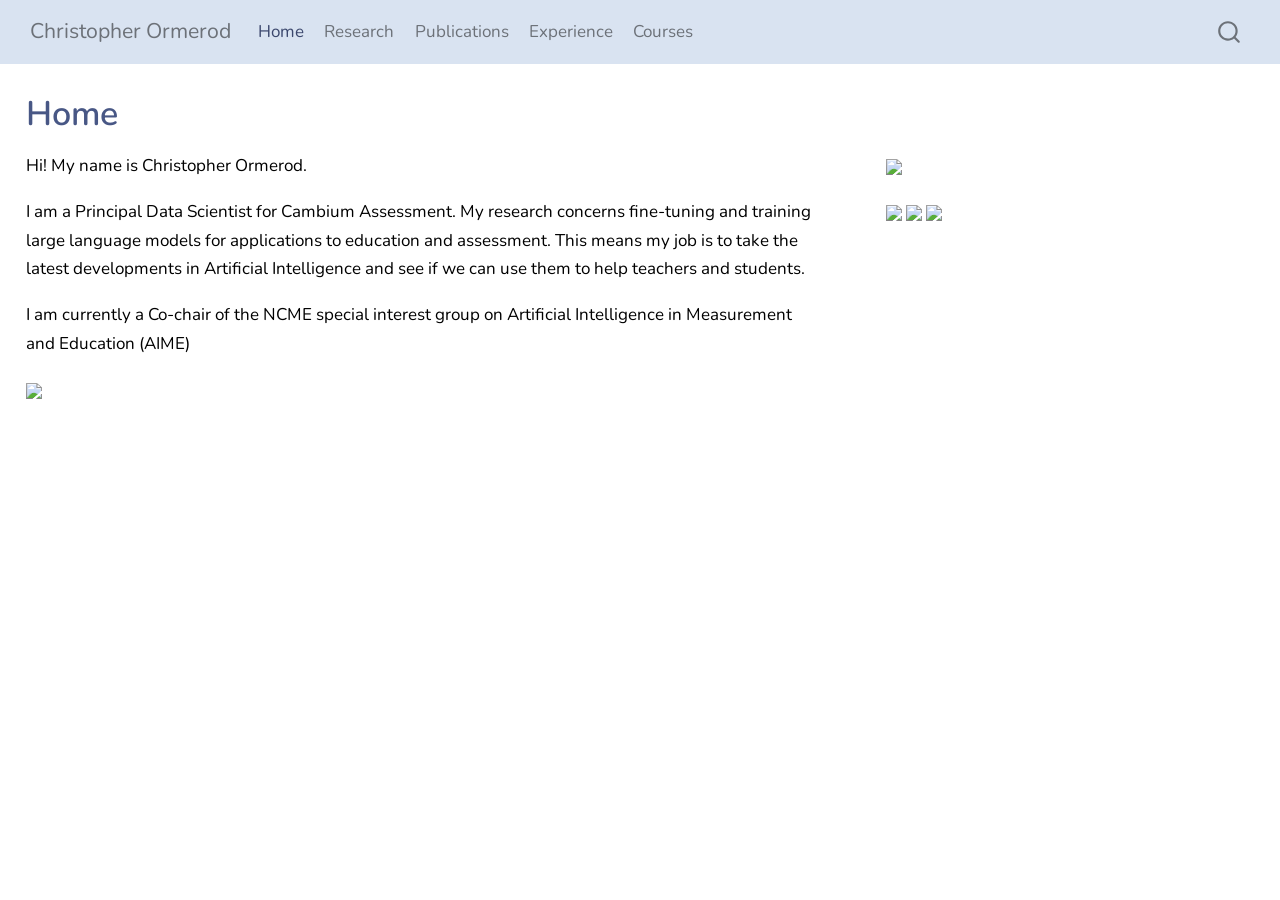
==== docs/index.html @ 7123f929 "update" ====
<!DOCTYPE html>
<html xmlns="http://www.w3.org/1999/xhtml" lang="en" xml:lang="en"><head>

<meta charset="utf-8">
<meta name="generator" content="quarto-1.9.37">

<meta name="viewport" content="width=device-width, initial-scale=1.0, user-scalable=yes">


<title>Home – Christopher Ormerod</title>
<style>
/* Default styles provided by pandoc.
** See https://pandoc.org/MANUAL.html#variables-for-html for config info.
*/
code{white-space: pre-wrap;}
span.smallcaps{font-variant: small-caps;}
div.columns{display: flex; gap: min(4vw, 1.5em);}
div.column{flex: auto; overflow-x: auto;}
div.hanging-indent{margin-left: 1.5em; text-indent: -1.5em;}
ul.task-list{list-style: none;}
ul.task-list li input[type="checkbox"] {
  width: 0.8em;
  margin: 0 0.8em 0.2em -1em; /* quarto-specific, see https://github.com/quarto-dev/quarto-cli/issues/4556 */ 
  vertical-align: middle;
}
</style>


<script src="site_libs/quarto-nav/quarto-nav.js"></script>
<script src="site_libs/quarto-nav/headroom.min.js"></script>
<script src="site_libs/clipboard/clipboard.min.js"></script>
<script src="site_libs/quarto-search/autocomplete.umd.js"></script>
<script src="site_libs/quarto-search/fuse.min.js"></script>
<script src="site_libs/quarto-search/quarto-search.js"></script>
<meta name="quarto:offset" content="./">
<script src="site_libs/quarto-html/quarto.js" type="module"></script>
<script src="site_libs/quarto-html/tabsets/tabsets.js" type="module"></script>
<script src="site_libs/quarto-html/popper.min.js"></script>
<script src="site_libs/quarto-html/tippy.umd.min.js"></script>
<script src="site_libs/quarto-html/anchor.min.js"></script>
<link href="site_libs/quarto-html/tippy.css" rel="stylesheet">
<link href="site_libs/quarto-html/quarto-syntax-highlighting-7f8f88aac4f3542376d5c11b86a4c14d.css" rel="stylesheet" id="quarto-text-highlighting-styles">
<script src="site_libs/bootstrap/bootstrap.min.js"></script>
<link href="site_libs/bootstrap/bootstrap-icons.css" rel="stylesheet">
<link href="site_libs/bootstrap/bootstrap-fe2736a6deca6d2abda0888b1d689a38.min.css" rel="stylesheet" append-hash="true" id="quarto-bootstrap" data-mode="light">
<script id="quarto-search-options" type="application/json">{
  "location": "navbar",
  "copy-button": false,
  "collapse-after": 3,
  "panel-placement": "end",
  "type": "overlay",
  "limit": 50,
  "keyboard-shortcut": [
    "f",
    "/",
    "s"
  ],
  "show-item-context": false,
  "language": {
    "search-no-results-text": "No results",
    "search-matching-documents-text": "matching documents",
    "search-copy-link-title": "Copy link to search",
    "search-hide-matches-text": "Hide additional matches",
    "search-more-match-text": "more match in this document",
    "search-more-matches-text": "more matches in this document",
    "search-clear-button-title": "Clear",
    "search-text-placeholder": "",
    "search-detached-cancel-button-title": "Cancel",
    "search-submit-button-title": "Submit",
    "search-label": "Search"
  }
}</script>


<link rel="stylesheet" href="styles.css">
</head>

<body class="nav-fixed quarto-light">

<div id="quarto-search-results"></div>
  <header id="quarto-header" class="headroom fixed-top">
    <nav class="navbar navbar-expand-lg " data-bs-theme="dark">
      <div class="navbar-container container-fluid">
      <div class="navbar-brand-container mx-auto">
    <a class="navbar-brand" href="./index.html">
    <span class="navbar-title">Christopher Ormerod</span>
    </a>
  </div>
            <div id="quarto-search" class="" title="Search"></div>
          <button class="navbar-toggler" type="button" data-bs-toggle="collapse" data-bs-target="#navbarCollapse" aria-controls="navbarCollapse" role="menu" aria-expanded="false" aria-label="Toggle navigation" onclick="if (window.quartoToggleHeadroom) { window.quartoToggleHeadroom(); }">
  <span class="navbar-toggler-icon"></span>
</button>
          <div class="collapse navbar-collapse" id="navbarCollapse">
            <ul class="navbar-nav navbar-nav-scroll me-auto">
  <li class="nav-item">
    <a class="nav-link active" href="./index.html" aria-current="page"> 
<span class="menu-text">Home</span></a>
  </li>  
  <li class="nav-item">
    <a class="nav-link" href="./research.html"> 
<span class="menu-text">Research</span></a>
  </li>  
  <li class="nav-item">
    <a class="nav-link" href="./publications.html"> 
<span class="menu-text">Publications</span></a>
  </li>  
  <li class="nav-item">
    <a class="nav-link" href="./experience.html"> 
<span class="menu-text">Experience</span></a>
  </li>  
  <li class="nav-item">
    <a class="nav-link" href="./courses.html"> 
<span class="menu-text">Courses</span></a>
  </li>  
</ul>
          </div> <!-- /navcollapse -->
            <div class="quarto-navbar-tools">
</div>
      </div> <!-- /container-fluid -->
    </nav>
</header>
<!-- content -->
<div id="quarto-content" class="quarto-container page-columns page-rows-contents page-layout-full page-navbar">
<!-- sidebar -->
<!-- margin-sidebar -->
    <div id="quarto-margin-sidebar" class="sidebar margin-sidebar zindex-bottom">
        
    </div>
<!-- main -->
<main class="content column-page" id="quarto-document-content">

<header id="title-block-header" class="quarto-title-block default">
<div class="quarto-title">
<h1 class="title">Home</h1>
</div>



<div class="quarto-title-meta column-page">

    
  
    
  </div>
  


</header>


<div class="columns">
<div class="column" style="width:65%;">
<p>Hi! My name is Christopher Ormerod.</p>
<p>I am a Principal Data Scientist for Cambium Assessment. My research concerns fine-tuning and training large language models for applications to education and assessment. This means my job is to take the latest developments in Artificial Intelligence and see if we can use them to help teachers and students.</p>
<p>I am currently a Co-chair of the NCME special interest group on Artificial Intelligence in Measurement and Education (AIME)</p>
<p><a href="https://www.ncme-aime.org"><img src="https://www.ncme-aime.org/images/logo-no-background.png" class="img-fluid" width="100"></a></p>
</div><div class="column" style="width:5%;">

</div><div class="column" style="width:30%;">
<p><img src="images/profile.jpg" class="img-fluid" width="240"></p>
<p><img src="images/5296514_bird_tweet_twitter_twitter logo_icon.png" class="img-fluid" width="48"> <img src="images/5296501_linkedin_network_linkedin logo_icon.png" class="img-fluid" width="48"> <img src="images/mail.256x256.png" class="img-fluid" width="48"></p>
</div>
</div>



</main> <!-- /main -->
<script id="quarto-html-after-body" type="application/javascript">
  window.document.addEventListener("DOMContentLoaded", function (event) {
    const icon = "";
    const anchorJS = new window.AnchorJS();
    anchorJS.options = {
      placement: 'right',
      icon: icon
    };
    anchorJS.add('.anchored');
    const isCodeAnnotation = (el) => {
      for (const clz of el.classList) {
        if (clz.startsWith('code-annotation-')) {                     
          return true;
        }
      }
      return false;
    }
    const onCopySuccess = function(e) {
      // button target
      const button = e.trigger;
      // don't keep focus
      button.blur();
      // flash "checked"
      button.classList.add('code-copy-button-checked');
      var currentTitle = button.getAttribute("title");
      button.setAttribute("title", "Copied!");
      let tooltip;
      if (window.bootstrap) {
        button.setAttribute("data-bs-toggle", "tooltip");
        button.setAttribute("data-bs-placement", "left");
        button.setAttribute("data-bs-title", "Copied!");
        tooltip = new bootstrap.Tooltip(button, 
          { trigger: "manual", 
            customClass: "code-copy-button-tooltip",
            offset: [0, -8]});
        tooltip.show();    
      }
      setTimeout(function() {
        if (tooltip) {
          tooltip.hide();
          button.removeAttribute("data-bs-title");
          button.removeAttribute("data-bs-toggle");
          button.removeAttribute("data-bs-placement");
        }
        button.setAttribute("title", currentTitle);
        button.classList.remove('code-copy-button-checked');
      }, 1000);
      // clear code selection
      e.clearSelection();
    }
    const getTextToCopy = function(trigger) {
      const outerScaffold = trigger.parentElement.cloneNode(true);
      const codeEl = outerScaffold.querySelector('code');
      for (const childEl of codeEl.children) {
        if (isCodeAnnotation(childEl)) {
          childEl.remove();
        }
      }
      return codeEl.innerText;
    }
    const clipboard = new window.ClipboardJS('.code-copy-button:not([data-in-quarto-modal])', {
      text: getTextToCopy
    });
    clipboard.on('success', onCopySuccess);
    if (window.document.getElementById('quarto-embedded-source-code-modal')) {
      const clipboardModal = new window.ClipboardJS('.code-copy-button[data-in-quarto-modal]', {
        text: getTextToCopy,
        container: window.document.getElementById('quarto-embedded-source-code-modal')
      });
      clipboardModal.on('success', onCopySuccess);
    }
      var localhostRegex = new RegExp(/^(?:http|https):\/\/localhost\:?[0-9]*\//);
      var mailtoRegex = new RegExp(/^mailto:/);
        var filterRegex = new RegExp('/' + window.location.host + '/');
      var isInternal = (href) => {
          return filterRegex.test(href) || localhostRegex.test(href) || mailtoRegex.test(href);
      }
      // Inspect non-navigation links and adorn them if external
     var links = window.document.querySelectorAll('a[href]:not(.nav-link):not(.navbar-brand):not(.toc-action):not(.sidebar-link):not(.sidebar-item-toggle):not(.pagination-link):not(.no-external):not([aria-hidden]):not(.dropdown-item):not(.quarto-navigation-tool):not(.about-link)');
      for (var i=0; i<links.length; i++) {
        const link = links[i];
        if (!isInternal(link.href)) {
          // undo the damage that might have been done by quarto-nav.js in the case of
          // links that we want to consider external
          if (link.dataset.originalHref !== undefined) {
            link.href = link.dataset.originalHref;
          }
        }
      }
    function tippyHover(el, contentFn, onTriggerFn, onUntriggerFn) {
      const config = {
        allowHTML: true,
        maxWidth: 500,
        delay: 100,
        arrow: false,
        appendTo: function(el) {
            return el.parentElement;
        },
        interactive: true,
        interactiveBorder: 10,
        theme: 'quarto',
        placement: 'bottom-start',
      };
      if (contentFn) {
        config.content = contentFn;
      }
      if (onTriggerFn) {
        config.onTrigger = onTriggerFn;
      }
      if (onUntriggerFn) {
        config.onUntrigger = onUntriggerFn;
      }
      window.tippy(el, config); 
    }
    const noterefs = window.document.querySelectorAll('a[role="doc-noteref"]');
    for (var i=0; i<noterefs.length; i++) {
      const ref = noterefs[i];
      tippyHover(ref, function() {
        // use id or data attribute instead here
        let href = ref.getAttribute('data-footnote-href') || ref.getAttribute('href');
        try { href = new URL(href).hash; } catch {}
        const id = href.replace(/^#\/?/, "");
        const note = window.document.getElementById(id);
        if (note) {
          return note.innerHTML;
        } else {
          return "";
        }
      });
    }
    const xrefs = window.document.querySelectorAll('a.quarto-xref');
    const processXRef = (id, note) => {
      // Strip column container classes
      const stripColumnClz = (el) => {
        el.classList.remove("page-full", "page-columns");
        if (el.children) {
          for (const child of el.children) {
            stripColumnClz(child);
          }
        }
      }
      stripColumnClz(note)
      if (id === null || id.startsWith('sec-')) {
        // Special case sections, only their first couple elements
        const container = document.createElement("div");
        if (note.children && note.children.length > 2) {
          container.appendChild(note.children[0].cloneNode(true));
          for (let i = 1; i < note.children.length; i++) {
            const child = note.children[i];
            if (child.tagName === "P" && child.innerText === "") {
              continue;
            } else {
              container.appendChild(child.cloneNode(true));
              break;
            }
          }
          if (window.Quarto?.typesetMath) {
            window.Quarto.typesetMath(container);
          }
          return container.innerHTML
        } else {
          if (window.Quarto?.typesetMath) {
            window.Quarto.typesetMath(note);
          }
          return note.innerHTML;
        }
      } else {
        // Remove any anchor links if they are present
        const anchorLink = note.querySelector('a.anchorjs-link');
        if (anchorLink) {
          anchorLink.remove();
        }
        if (window.Quarto?.typesetMath) {
          window.Quarto.typesetMath(note);
        }
        if (note.classList.contains("callout")) {
          return note.outerHTML;
        } else {
          return note.innerHTML;
        }
      }
    }
    for (var i=0; i<xrefs.length; i++) {
      const xref = xrefs[i];
      tippyHover(xref, undefined, function(instance) {
        instance.disable();
        let url = xref.getAttribute('href');
        let hash = undefined; 
        if (url.startsWith('#')) {
          hash = url;
        } else {
          try { hash = new URL(url).hash; } catch {}
        }
        if (hash) {
          const id = hash.replace(/^#\/?/, "");
          const note = window.document.getElementById(id);
          if (note !== null) {
            try {
              const html = processXRef(id, note.cloneNode(true));
              instance.setContent(html);
            } finally {
              instance.enable();
              instance.show();
            }
          } else {
            // See if we can fetch this
            fetch(url.split('#')[0])
            .then(res => res.text())
            .then(html => {
              const parser = new DOMParser();
              const htmlDoc = parser.parseFromString(html, "text/html");
              const note = htmlDoc.getElementById(id);
              if (note !== null) {
                const html = processXRef(id, note);
                instance.setContent(html);
              } 
            }).finally(() => {
              instance.enable();
              instance.show();
            });
          }
        } else {
          // See if we can fetch a full url (with no hash to target)
          // This is a special case and we should probably do some content thinning / targeting
          fetch(url)
          .then(res => res.text())
          .then(html => {
            const parser = new DOMParser();
            const htmlDoc = parser.parseFromString(html, "text/html");
            const note = htmlDoc.querySelector('main.content');
            if (note !== null) {
              // This should only happen for chapter cross references
              // (since there is no id in the URL)
              // remove the first header
              if (note.children.length > 0 && note.children[0].tagName === "HEADER") {
                note.children[0].remove();
              }
              const html = processXRef(null, note);
              instance.setContent(html);
            } 
          }).finally(() => {
            instance.enable();
            instance.show();
          });
        }
      }, function(instance) {
      });
    }
        let selectedAnnoteEl;
        const selectorForAnnotation = ( cell, annotation) => {
          let cellAttr = 'data-code-cell="' + cell + '"';
          let lineAttr = 'data-code-annotation="' +  annotation + '"';
          const selector = 'span[' + cellAttr + '][' + lineAttr + ']';
          return selector;
        }
        const selectCodeLines = (annoteEl) => {
          const doc = window.document;
          const targetCell = annoteEl.getAttribute("data-target-cell");
          const targetAnnotation = annoteEl.getAttribute("data-target-annotation");
          const annoteSpan = window.document.querySelector(selectorForAnnotation(targetCell, targetAnnotation));
          const lines = annoteSpan.getAttribute("data-code-lines").split(",");
          const lineIds = lines.map((line) => {
            return targetCell + "-" + line;
          })
          let top = null;
          let height = null;
          let parent = null;
          if (lineIds.length > 0) {
              //compute the position of the single el (top and bottom and make a div)
              const el = window.document.getElementById(lineIds[0]);
              top = el.offsetTop;
              height = el.offsetHeight;
              parent = el.parentElement.parentElement;
            if (lineIds.length > 1) {
              const lastEl = window.document.getElementById(lineIds[lineIds.length - 1]);
              const bottom = lastEl.offsetTop + lastEl.offsetHeight;
              height = bottom - top;
            }
            if (top !== null && height !== null && parent !== null) {
              // cook up a div (if necessary) and position it 
              let div = window.document.getElementById("code-annotation-line-highlight");
              if (div === null) {
                div = window.document.createElement("div");
                div.setAttribute("id", "code-annotation-line-highlight");
                div.style.position = 'absolute';
                parent.appendChild(div);
              }
              div.style.top = top - 2 + "px";
              div.style.height = height + 4 + "px";
              div.style.left = 0;
              let gutterDiv = window.document.getElementById("code-annotation-line-highlight-gutter");
              if (gutterDiv === null) {
                gutterDiv = window.document.createElement("div");
                gutterDiv.setAttribute("id", "code-annotation-line-highlight-gutter");
                gutterDiv.style.position = 'absolute';
                const codeCell = window.document.getElementById(targetCell);
                const gutter = codeCell.querySelector('.code-annotation-gutter');
                gutter.appendChild(gutterDiv);
              }
              gutterDiv.style.top = top - 2 + "px";
              gutterDiv.style.height = height + 4 + "px";
            }
            selectedAnnoteEl = annoteEl;
          }
        };
        const unselectCodeLines = () => {
          const elementsIds = ["code-annotation-line-highlight", "code-annotation-line-highlight-gutter"];
          elementsIds.forEach((elId) => {
            const div = window.document.getElementById(elId);
            if (div) {
              div.remove();
            }
          });
          selectedAnnoteEl = undefined;
        };
          // Handle positioning of the toggle
      window.addEventListener(
        "resize",
        throttle(() => {
          elRect = undefined;
          if (selectedAnnoteEl) {
            selectCodeLines(selectedAnnoteEl);
          }
        }, 10)
      );
      function throttle(fn, ms) {
      let throttle = false;
      let timer;
        return (...args) => {
          if(!throttle) { // first call gets through
              fn.apply(this, args);
              throttle = true;
          } else { // all the others get throttled
              if(timer) clearTimeout(timer); // cancel #2
              timer = setTimeout(() => {
                fn.apply(this, args);
                timer = throttle = false;
              }, ms);
          }
        };
      }
        // Attach click handler to the DT
        const annoteDls = window.document.querySelectorAll('dt[data-target-cell]');
        for (const annoteDlNode of annoteDls) {
          annoteDlNode.addEventListener('click', (event) => {
            const clickedEl = event.target;
            if (clickedEl !== selectedAnnoteEl) {
              unselectCodeLines();
              const activeEl = window.document.querySelector('dt[data-target-cell].code-annotation-active');
              if (activeEl) {
                activeEl.classList.remove('code-annotation-active');
              }
              selectCodeLines(clickedEl);
              clickedEl.classList.add('code-annotation-active');
            } else {
              // Unselect the line
              unselectCodeLines();
              clickedEl.classList.remove('code-annotation-active');
            }
          });
        }
    const findCites = (el) => {
      const parentEl = el.parentElement;
      if (parentEl) {
        const cites = parentEl.dataset.cites;
        if (cites) {
          return {
            el,
            cites: cites.split(' ')
          };
        } else {
          return findCites(el.parentElement)
        }
      } else {
        return undefined;
      }
    };
    var bibliorefs = window.document.querySelectorAll('a[role="doc-biblioref"]');
    for (var i=0; i<bibliorefs.length; i++) {
      const ref = bibliorefs[i];
      const citeInfo = findCites(ref);
      if (citeInfo) {
        tippyHover(citeInfo.el, function() {
          var popup = window.document.createElement('div');
          citeInfo.cites.forEach(function(cite) {
            var citeDiv = window.document.createElement('div');
            citeDiv.classList.add('hanging-indent');
            citeDiv.classList.add('csl-entry');
            var biblioDiv = window.document.getElementById('ref-' + cite);
            if (biblioDiv) {
              citeDiv.innerHTML = biblioDiv.innerHTML;
            }
            popup.appendChild(citeDiv);
          });
          return popup.innerHTML;
        });
      }
    }
  });
  </script>
</div> <!-- /content -->




</body></html>
---- docs/site_libs/quarto-html/quarto-syntax-highlighting-7f8f88aac4f3542376d5c11b86a4c14d.css ----
/* quarto syntax highlight colors */
:root {
  --quarto-hl-ot-color: #003B4F;
  --quarto-hl-at-color: #657422;
  --quarto-hl-ss-color: #20794D;
  --quarto-hl-an-color: #5E5E5E;
  --quarto-hl-fu-color: #4758AB;
  --quarto-hl-st-color: #20794D;
  --quarto-hl-cf-color: #003B4F;
  --quarto-hl-op-color: #5E5E5E;
  --quarto-hl-er-color: #AD0000;
  --quarto-hl-bn-color: #AD0000;
  --quarto-hl-al-color: #AD0000;
  --quarto-hl-va-color: #111111;
  --quarto-hl-bu-color: inherit;
  --quarto-hl-ex-color: inherit;
  --quarto-hl-pp-color: #AD0000;
  --quarto-hl-in-color: #5E5E5E;
  --quarto-hl-vs-color: #20794D;
  --quarto-hl-wa-color: #5E5E5E;
  --quarto-hl-do-color: #5E5E5E;
  --quarto-hl-im-color: #00769E;
  --quarto-hl-ch-color: #20794D;
  --quarto-hl-dt-color: #AD0000;
  --quarto-hl-fl-color: #AD0000;
  --quarto-hl-co-color: #5E5E5E;
  --quarto-hl-cv-color: #5E5E5E;
  --quarto-hl-cn-color: #8f5902;
  --quarto-hl-sc-color: #5E5E5E;
  --quarto-hl-dv-color: #AD0000;
  --quarto-hl-kw-color: #003B4F;
}

/* other quarto variables */
:root {
  --quarto-font-monospace: SFMono-Regular, Menlo, Monaco, Consolas, "Liberation Mono", "Courier New", monospace;
}

/* syntax highlight based on Pandoc's rules */
pre > code.sourceCode > span {
  color: #003B4F;
}

code.sourceCode > span {
  color: #003B4F;
}

div.sourceCode,
div.sourceCode pre.sourceCode {
  color: #003B4F;
}

/* Normal */
code span {
  color: #003B4F;
}

/* Alert */
code span.al {
  color: #AD0000;
  font-style: inherit;
}

/* Annotation */
code span.an {
  color: #5E5E5E;
  font-style: inherit;
}

/* Attribute */
code span.at {
  color: #657422;
  font-style: inherit;
}

/* BaseN */
code span.bn {
  color: #AD0000;
  font-style: inherit;
}

/* BuiltIn */
code span.bu {
  font-style: inherit;
}

/* ControlFlow */
code span.cf {
  color: #003B4F;
  font-weight: bold;
  font-style: inherit;
}

/* Char */
code span.ch {
  color: #20794D;
  font-style: inherit;
}

/* Constant */
code span.cn {
  color: #8f5902;
  font-style: inherit;
}

/* Comment */
code span.co {
  color: #5E5E5E;
  font-style: inherit;
}

/* CommentVar */
code span.cv {
  color: #5E5E5E;
  font-style: italic;
}

/* Documentation */
code span.do {
  color: #5E5E5E;
  font-style: italic;
}

/* DataType */
code span.dt {
  color: #AD0000;
  font-style: inherit;
}

/* DecVal */
code span.dv {
  color: #AD0000;
  font-style: inherit;
}

/* Error */
code span.er {
  color: #AD0000;
  font-style: inherit;
}

/* Extension */
code span.ex {
  font-style: inherit;
}

/* Float */
code span.fl {
  color: #AD0000;
  font-style: inherit;
}

/* Function */
code span.fu {
  color: #4758AB;
  font-style: inherit;
}

/* Import */
code span.im {
  color: #00769E;
  font-style: inherit;
}

/* Information */
code span.in {
  color: #5E5E5E;
  font-style: inherit;
}

/* Keyword */
code span.kw {
  color: #003B4F;
  font-weight: bold;
  font-style: inherit;
}

/* Operator */
code span.op {
  color: #5E5E5E;
  font-style: inherit;
}

/* Other */
code span.ot {
  color: #003B4F;
  font-style: inherit;
}

/* Preprocessor */
code span.pp {
  color: #AD0000;
  font-style: inherit;
}

/* SpecialChar */
code span.sc {
  color: #5E5E5E;
  font-style: inherit;
}

/* SpecialString */
code span.ss {
  color: #20794D;
  font-style: inherit;
}

/* String */
code span.st {
  color: #20794D;
  font-style: inherit;
}

/* Variable */
code span.va {
  color: #111111;
  font-style: inherit;
}

/* VerbatimString */
code span.vs {
  color: #20794D;
  font-style: inherit;
}

/* Warning */
code span.wa {
  color: #5E5E5E;
  font-style: italic;
}

.prevent-inlining {
  content: "</";
}

/*# sourceMappingURL=789ad8cd35626ba772517505b42a116e.css.map */
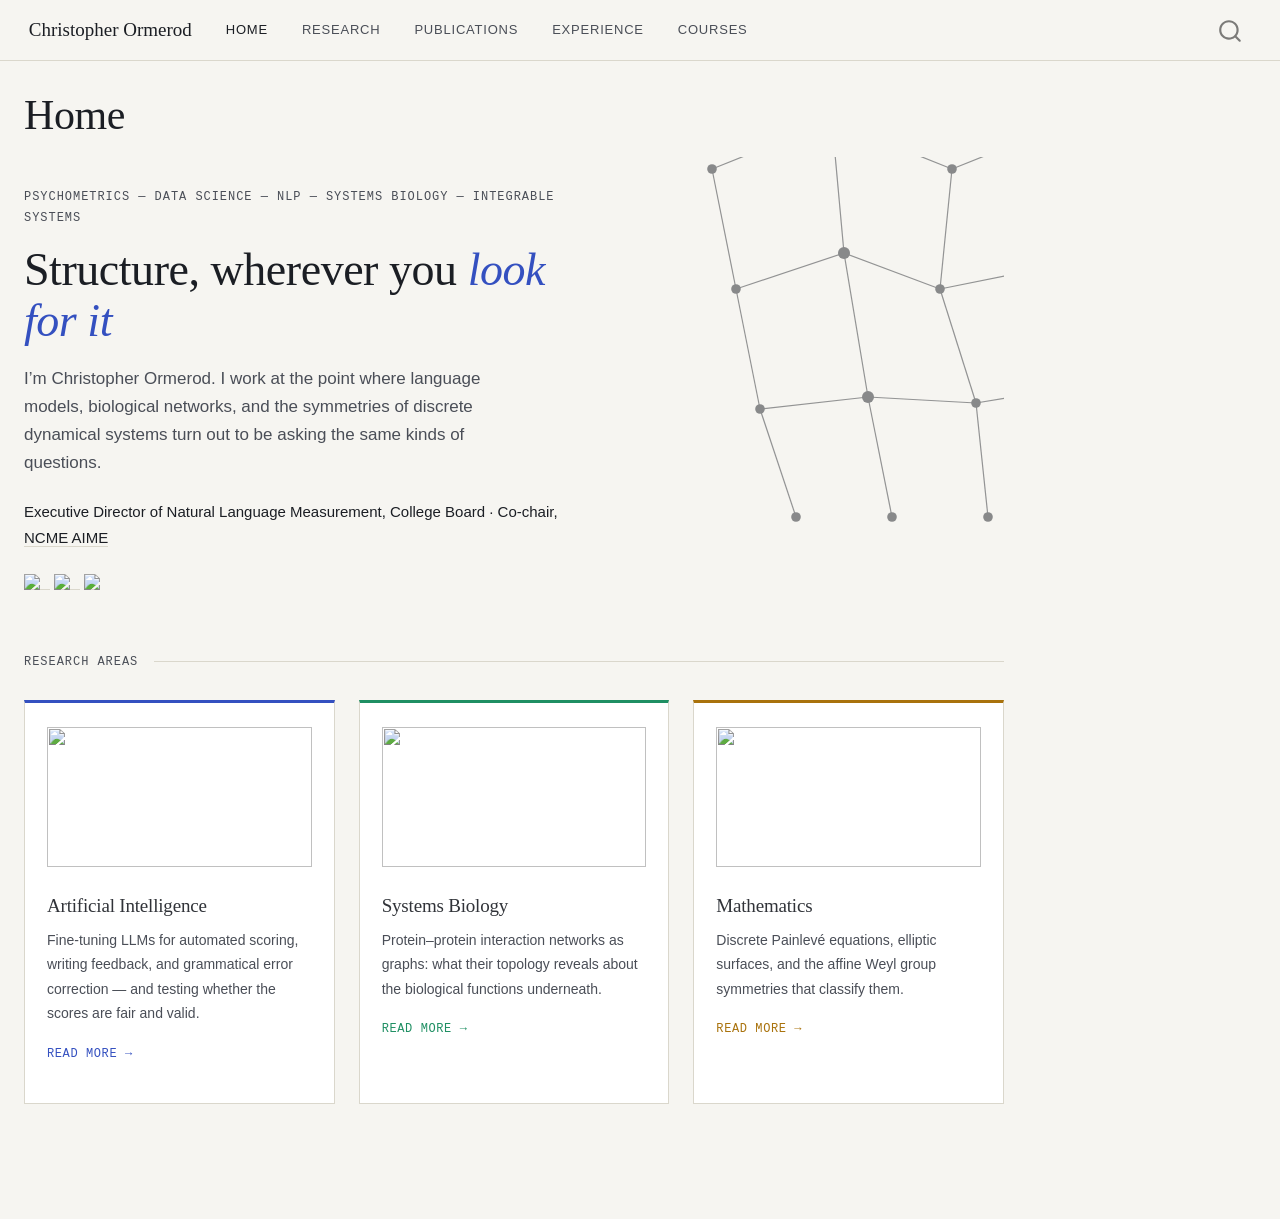
==== commit 85d09fe0: "new style" ====
--- a/docs/index.html
+++ b/docs/index.html
@@ -148,17 +148,58 @@
 </header>
 
 
-<div class="columns">
-<div class="column" style="width:65%;">
-<p>Hi! My name is Christopher Ormerod.</p>
-<p>I am a Principal Data Scientist for Cambium Assessment. My research concerns fine-tuning and training large language models for applications to education and assessment. This means my job is to take the latest developments in Artificial Intelligence and see if we can use them to help teachers and students.</p>
-<p>I am currently a Co-chair of the NCME special interest group on Artificial Intelligence in Measurement and Education (AIME)</p>
-<p><a href="https://www.ncme-aime.org"><img src="https://www.ncme-aime.org/images/logo-no-background.png" class="img-fluid" width="100"></a></p>
-</div><div class="column" style="width:5%;">
-
-</div><div class="column" style="width:30%;">
-<p><img src="images/profile.jpg" class="img-fluid" width="240"></p>
-<p><img src="images/5296514_bird_tweet_twitter_twitter logo_icon.png" class="img-fluid" width="48"> <img src="images/5296501_linkedin_network_linkedin logo_icon.png" class="img-fluid" width="48"> <img src="images/mail.256x256.png" class="img-fluid" width="48"></p>
+<div class="hero">
+<svg class="hero-lattice" viewbox="0 0 400 400" xmlns="http://www.w3.org/2000/svg" aria-hidden="true">
+<g stroke="currentColor" stroke-width="1" fill="none" opacity="0.9"> <line x1="40" y1="60" x2="140" y2="20"></line><line x1="140" y1="20" x2="240" y2="60"></line> <line x1="240" y1="60" x2="340" y2="20"></line><line x1="40" y1="60" x2="60" y2="160"></line> <line x1="140" y1="20" x2="150" y2="130"></line><line x1="240" y1="60" x2="230" y2="160"></line> <line x1="340" y1="20" x2="330" y2="140"></line><line x1="60" y1="160" x2="150" y2="130"></line> <line x1="150" y1="130" x2="230" y2="160"></line><line x1="230" y1="160" x2="330" y2="140"></line> <line x1="60" y1="160" x2="80" y2="260"></line><line x1="150" y1="130" x2="170" y2="250"></line> <line x1="230" y1="160" x2="260" y2="255"></line><line x1="330" y1="140" x2="320" y2="245"></line> <line x1="80" y1="260" x2="170" y2="250"></line><line x1="170" y1="250" x2="260" y2="255"></line> <line x1="260" y1="255" x2="320" y2="245"></line><line x1="80" y1="260" x2="110" y2="350"></line> <line x1="170" y1="250" x2="190" y2="350"></line><line x1="260" y1="255" x2="270" y2="350"></line> </g> <g fill="currentColor"> <circle cx="40" cy="60" r="4"></circle><circle cx="140" cy="20" r="4"></circle><circle cx="240" cy="60" r="4"></circle> <circle cx="340" cy="20" r="4"></circle><circle cx="60" cy="160" r="4"></circle><circle cx="150" cy="130" r="5"></circle> <circle cx="230" cy="160" r="4"></circle><circle cx="330" cy="140" r="4"></circle><circle cx="80" cy="260" r="4"></circle> <circle cx="170" cy="250" r="5"></circle><circle cx="260" cy="255" r="4"></circle><circle cx="320" cy="245" r="4"></circle> <circle cx="110" cy="350" r="4"></circle><circle cx="190" cy="350" r="4"></circle><circle cx="270" cy="350" r="4"></circle> </g>
+</svg>
+<div class="hero-inner">
+<p class="eyebrow">
+Psychometrics — Data Science — NLP — systems biology — integrable systems
+</p>
+<section id="structure-wherever-you-look-for-it" class="level1">
+<h1>Structure, wherever you <em>look for it</em></h1>
+<p class="lede">
+I’m Christopher Ormerod. I work at the point where language models, biological networks, and the symmetries of discrete dynamical systems turn out to be asking the same kinds of questions.
+</p>
+<p class="role">
+<b>Executive Director of Natural Language Measurement</b>, College Board · Co-chair, <a href="https://www.ncme-aime.org">NCME&nbsp;AIME</a>
+</p>
+<p class="role">
+<a href="mailto:"><img src="images/mail.256x256.png" width="22" style="vertical-align:middle;margin-right:10px;"></a> <a href="#"><img src="images/5296514_bird_tweet_twitter_twitter logo_icon.png" width="22" style="vertical-align:middle;margin-right:10px;"></a> <a href="#"><img src="images/5296501_linkedin_network_linkedin logo_icon.png" width="22" style="vertical-align:middle;"></a>
+</p>
+</section>
+</div>
+</div>
+<div class="section-rule">
+<span class="lbl">Research areas</span>
+<div class="line">
+
+</div>
+</div>
+<div class="pillar-grid">
+<div class="pillar-card ai">
+<p><img src="images/education.jpg" class="img-fluid"></p>
+<section id="artificial-intelligence" class="level3">
+<h3 class="anchored" data-anchor-id="artificial-intelligence">Artificial Intelligence</h3>
+<p>Fine-tuning LLMs for automated scoring, writing feedback, and grammatical error correction — and testing whether the scores are fair and valid.</p>
+<p><a href="./research.html#artificial-intelligence">Read more →</a></p>
+</section>
+</div>
+<div class="pillar-card bio">
+<p><img src="images/biology.jpg" class="img-fluid"></p>
+<section id="systems-biology" class="level3">
+<h3 class="anchored" data-anchor-id="systems-biology">Systems Biology</h3>
+<p>Protein–protein interaction networks as graphs: what their topology reveals about the biological functions underneath.</p>
+<p><a href="./research.html#systems-biology">Read more →</a></p>
+</section>
+</div>
+<div class="pillar-card math">
+<p><img src="images/math.jpg" class="img-fluid"></p>
+<section id="mathematics" class="level3">
+<h3 class="anchored" data-anchor-id="mathematics">Mathematics</h3>
+<p>Discrete Painlevé equations, elliptic surfaces, and the affine Weyl group symmetries that classify them.</p>
+<p><a href="./research.html#mathematics">Read more →</a></p>
+</section>
 </div>
 </div>
 
--- a/docs/styles.css
+++ b/docs/styles.css
@@ -0,0 +1,307 @@
+/* ---------- tokens ---------- */
+:root {
+  --paper: #F6F5F1;
+  --ink: #1B1E24;
+  --ink-soft: #4A4E57;
+  --rule: #DAD7CC;
+  --ai: #3450C0;
+  --bio: #1F8F63;
+  --math: #A9720C;
+  --font-display: 'Fraunces', serif;
+  --font-body: 'Inter', -apple-system, sans-serif;
+  --font-mono: 'IBM Plex Mono', monospace;
+}
+
+/* ---------- base ---------- */
+body {
+  background-color: var(--paper) !important;
+  color: var(--ink) !important;
+  font-family: var(--font-body);
+  font-size: 16px;
+}
+
+h1, h2, h3, h4 {
+  font-family: var(--font-display);
+  font-weight: 500;
+  color: var(--ink);
+  letter-spacing: -0.01em;
+}
+
+.quarto-title-block h1.title,
+h1.title {
+  font-family: var(--font-display);
+  font-weight: 500;
+  font-size: 42px;
+}
+
+p, li {
+  color: var(--ink-soft);
+  line-height: 1.75;
+}
+
+a { color: var(--ai); text-decoration: none; }
+a:hover { text-decoration: underline; }
+
+/* ---------- navbar ---------- */
+.navbar {
+  background-color: var(--paper) !important;
+  border-bottom: 1px solid var(--rule);
+  box-shadow: none !important;
+}
+.navbar-brand {
+  font-family: var(--font-display);
+  font-weight: 500;
+  font-size: 19px;
+  color: var(--ink) !important;
+}
+.navbar-nav .nav-link {
+  font-family: var(--font-body);
+  font-size: 13px;
+  letter-spacing: 0.06em;
+  text-transform: uppercase;
+  color: var(--ink-soft) !important;
+  padding: 0.5rem 1rem !important;
+}
+.navbar-nav .nav-link:hover,
+.navbar-nav .nav-link.active {
+  color: var(--ink) !important;
+}
+
+/* ---------- main content width ---------- */
+main.content {
+  max-width: 980px;
+  padding-top: 2rem;
+}
+
+/* ---------- section divider ---------- */
+.section-rule {
+  display: flex;
+  align-items: center;
+  gap: 16px;
+  margin: 0 0 28px;
+}
+.section-rule .lbl {
+  font-family: var(--font-mono);
+  font-size: 12px;
+  letter-spacing: 0.08em;
+  text-transform: uppercase;
+  color: var(--ink-soft);
+  white-space: nowrap;
+}
+.section-rule .line {
+  flex: 1;
+  height: 1px;
+  background: var(--rule);
+}
+
+/* ---------- hero (index) ---------- */
+.hero {
+  position: relative;
+  overflow: hidden;
+  padding: 30px 0 40px;
+}
+.hero-lattice {
+  position: absolute;
+  top: -60px;
+  right: -140px;
+  width: 480px;
+  height: 480px;
+  opacity: 0.5;
+  z-index: 0;
+}
+.hero-inner {
+  position: relative;
+  z-index: 1;
+  max-width: 560px;
+}
+.eyebrow {
+  font-family: var(--font-mono);
+  font-size: 12px;
+  letter-spacing: 0.08em;
+  color: var(--ink-soft);
+  text-transform: uppercase;
+  margin: 0 0 16px;
+}
+.hero h1 {
+  font-size: 46px;
+  line-height: 1.1;
+  margin: 0 0 18px;
+}
+.hero h1 em {
+  font-style: italic;
+  font-weight: 400;
+  color: var(--ai);
+}
+.hero .lede {
+  font-size: 17px;
+  line-height: 1.65;
+  color: var(--ink-soft);
+  margin: 0 0 22px;
+  max-width: 520px;
+}
+.hero .role {
+  font-size: 15px;
+  color: var(--ink);
+}
+.hero .role b { font-weight: 500; }
+.hero .role a { color: var(--ink); border-bottom: 1px solid var(--rule); }
+
+/* ---------- pillar cards (index + research) ---------- */
+.pillar-grid {
+  display: grid;
+  grid-template-columns: repeat(3, 1fr);
+  gap: 24px;
+  margin: 8px 0 40px;
+}
+.pillar-card {
+  border: 1px solid var(--rule);
+  border-top: 3px solid var(--accent, var(--ink));
+  background: #FFFFFF;
+  padding: 24px 22px;
+}
+.pillar-card.ai { --accent: var(--ai); }
+.pillar-card.bio { --accent: var(--bio); }
+.pillar-card.math { --accent: var(--math); }
+.pillar-card img {
+  width: 100%;
+  height: 140px;
+  object-fit: cover;
+  object-position: top;
+  margin-bottom: 14px;
+  filter: saturate(0.9);
+}
+.pillar-card h3 {
+  font-size: 19px;
+  margin: 0 0 10px;
+}
+.pillar-card p {
+  font-size: 14px;
+  margin: 0 0 14px;
+}
+.pillar-card a {
+  font-family: var(--font-mono);
+  font-size: 12px;
+  letter-spacing: 0.05em;
+  text-transform: uppercase;
+  color: var(--accent, var(--ai));
+  font-weight: 500;
+}
+
+/* ---------- research page sections ---------- */
+.research-section {
+  padding: 30px 0 10px;
+  border-top: 1px solid var(--rule);
+}
+.research-section:first-of-type { border-top: none; }
+.research-section h1 {
+  font-size: 30px;
+  margin: 0 0 20px;
+  display: flex;
+  align-items: center;
+  gap: 12px;
+}
+.research-section h1::before {
+  content: "";
+  width: 10px;
+  height: 10px;
+  border-radius: 50%;
+  background: var(--accent, var(--ink));
+  display: inline-block;
+}
+.research-section.ai h1 { --accent: var(--ai); }
+.research-section.bio h1 { --accent: var(--bio); }
+.research-section.math h1 { --accent: var(--math); }
+.research-section img {
+  width: 100%;
+  max-width: 260px;
+  height: auto;
+  aspect-ratio: 3 / 4;
+  object-fit: cover;
+  filter: saturate(0.9);
+}
+.research-section ul { padding-left: 1.1em; }
+.research-section li { margin-bottom: 10px; }
+.research-section li strong { color: var(--ink); }
+
+/* ---------- experience: timeline ---------- */
+.timeline {
+  position: relative;
+  margin: 0 0 36px;
+  padding-left: 28px;
+  border-left: 1px solid var(--rule);
+}
+.timeline-item {
+  position: relative;
+  padding-bottom: 22px;
+}
+.timeline-item::before {
+  content: "";
+  position: absolute;
+  left: -33px;
+  top: 4px;
+  width: 9px;
+  height: 9px;
+  border-radius: 50%;
+  background: var(--paper);
+  border: 2px solid var(--ai);
+}
+.timeline-item .years {
+  font-family: var(--font-mono);
+  font-size: 12px;
+  color: var(--ink-soft);
+  letter-spacing: 0.03em;
+  display: block;
+  margin-bottom: 2px;
+}
+.timeline-item .role {
+  font-size: 15px;
+  color: var(--ink);
+  font-weight: 500;
+}
+
+/* generic simple lists on experience/courses */
+.plain-list { padding-left: 1.1em; }
+.plain-list li { margin-bottom: 8px; }
+
+/* ---------- publications ---------- */
+.pub-section h1 {
+  font-size: 26px;
+  margin: 34px 0 18px;
+  padding-top: 20px;
+  border-top: 1px solid var(--rule);
+}
+.pub-section:first-of-type h1 { border-top: none; padding-top: 0; }
+.pub-section ul { list-style: none; padding-left: 0; margin: 0; }
+.pub-section li {
+  font-size: 14.5px;
+  padding: 10px 0;
+  border-bottom: 1px solid var(--rule);
+}
+.pub-section li:last-child { border-bottom: none; }
+.tag-year, .tag-arxiv {
+  font-family: var(--font-mono);
+  font-size: 12px;
+  color: var(--ink-soft);
+  background: #FFFFFF;
+  border: 1px solid var(--rule);
+  padding: 1px 6px;
+  border-radius: 3px;
+  white-space: nowrap;
+}
+.tag-arxiv a { color: var(--ink-soft); }
+
+/* ---------- footer ---------- */
+.page-footer {
+  border-top: 1px solid var(--rule);
+  color: var(--ink-soft) !important;
+  font-size: 13px;
+}
+
+/* ---------- responsive ---------- */
+@media (max-width: 820px) {
+  .pillar-grid { grid-template-columns: 1fr; }
+  .hero-lattice { width: 300px; height: 300px; top: -30px; right: -100px; opacity: 0.35; }
+  .hero h1 { font-size: 34px; }
+  .research-section { display: block; }
+  .research-section img { max-width: 200px; margin-top: 16px; }
+}
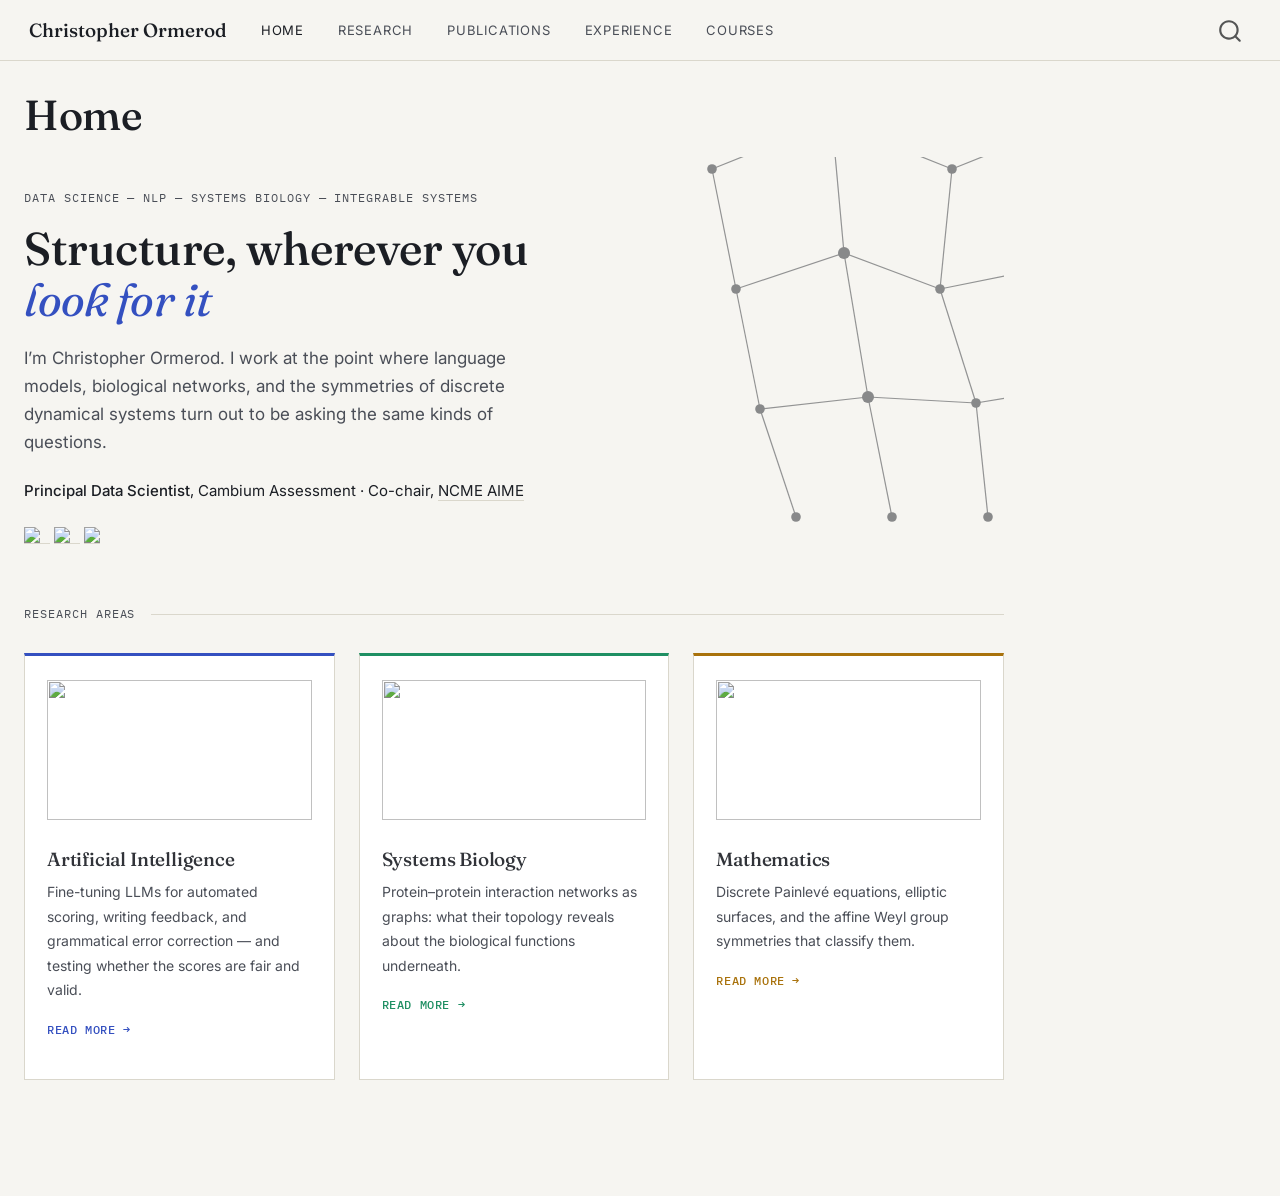
==== commit 1f3045fe: "big changes" ====
--- a/docs/index.html
+++ b/docs/index.html
@@ -42,7 +42,7 @@
 <link href="site_libs/quarto-html/quarto-syntax-highlighting-7f8f88aac4f3542376d5c11b86a4c14d.css" rel="stylesheet" id="quarto-text-highlighting-styles">
 <script src="site_libs/bootstrap/bootstrap.min.js"></script>
 <link href="site_libs/bootstrap/bootstrap-icons.css" rel="stylesheet">
-<link href="site_libs/bootstrap/bootstrap-fe2736a6deca6d2abda0888b1d689a38.min.css" rel="stylesheet" append-hash="true" id="quarto-bootstrap" data-mode="light">
+<link href="site_libs/bootstrap/bootstrap-321598b1bfa141f3c60ffe6ee3ca4bb6.min.css" rel="stylesheet" append-hash="true" id="quarto-bootstrap" data-mode="light">
 <script id="quarto-search-options" type="application/json">{
   "location": "navbar",
   "copy-button": false,
@@ -70,6 +70,9 @@
     "search-label": "Search"
   }
 }</script>
+<link rel="preconnect" href="https://fonts.googleapis.com">
+<link rel="preconnect" href="https://fonts.gstatic.com" crossorigin="">
+<link href="https://fonts.googleapis.com/css2?family=Fraunces:opsz,wght,ital@9..144,300..600,0..1&amp;family=Inter:wght@400;500;600&amp;family=IBM+Plex+Mono:wght@400;500&amp;display=swap" rel="stylesheet">
 
 
 <link rel="stylesheet" href="styles.css">
@@ -123,9 +126,7 @@
 <div id="quarto-content" class="quarto-container page-columns page-rows-contents page-layout-full page-navbar">
 <!-- sidebar -->
 <!-- margin-sidebar -->
-    <div id="quarto-margin-sidebar" class="sidebar margin-sidebar zindex-bottom">
-        
-    </div>
+    
 <!-- main -->
 <main class="content column-page" id="quarto-document-content">
 
@@ -154,7 +155,7 @@
 </svg>
 <div class="hero-inner">
 <p class="eyebrow">
-Psychometrics — Data Science — NLP — systems biology — integrable systems
+Data science — NLP — systems biology — integrable systems
 </p>
 <section id="structure-wherever-you-look-for-it" class="level1">
 <h1>Structure, wherever you <em>look for it</em></h1>
@@ -162,7 +163,7 @@
 I’m Christopher Ormerod. I work at the point where language models, biological networks, and the symmetries of discrete dynamical systems turn out to be asking the same kinds of questions.
 </p>
 <p class="role">
-<b>Executive Director of Natural Language Measurement</b>, College Board · Co-chair, <a href="https://www.ncme-aime.org">NCME&nbsp;AIME</a>
+<b>Principal Data Scientist</b>, Cambium Assessment · Co-chair, <a href="https://www.ncme-aime.org">NCME&nbsp;AIME</a>
 </p>
 <p class="role">
 <a href="mailto:"><img src="images/mail.256x256.png" width="22" style="vertical-align:middle;margin-right:10px;"></a> <a href="#"><img src="images/5296514_bird_tweet_twitter_twitter logo_icon.png" width="22" style="vertical-align:middle;margin-right:10px;"></a> <a href="#"><img src="images/5296501_linkedin_network_linkedin logo_icon.png" width="22" style="vertical-align:middle;"></a>
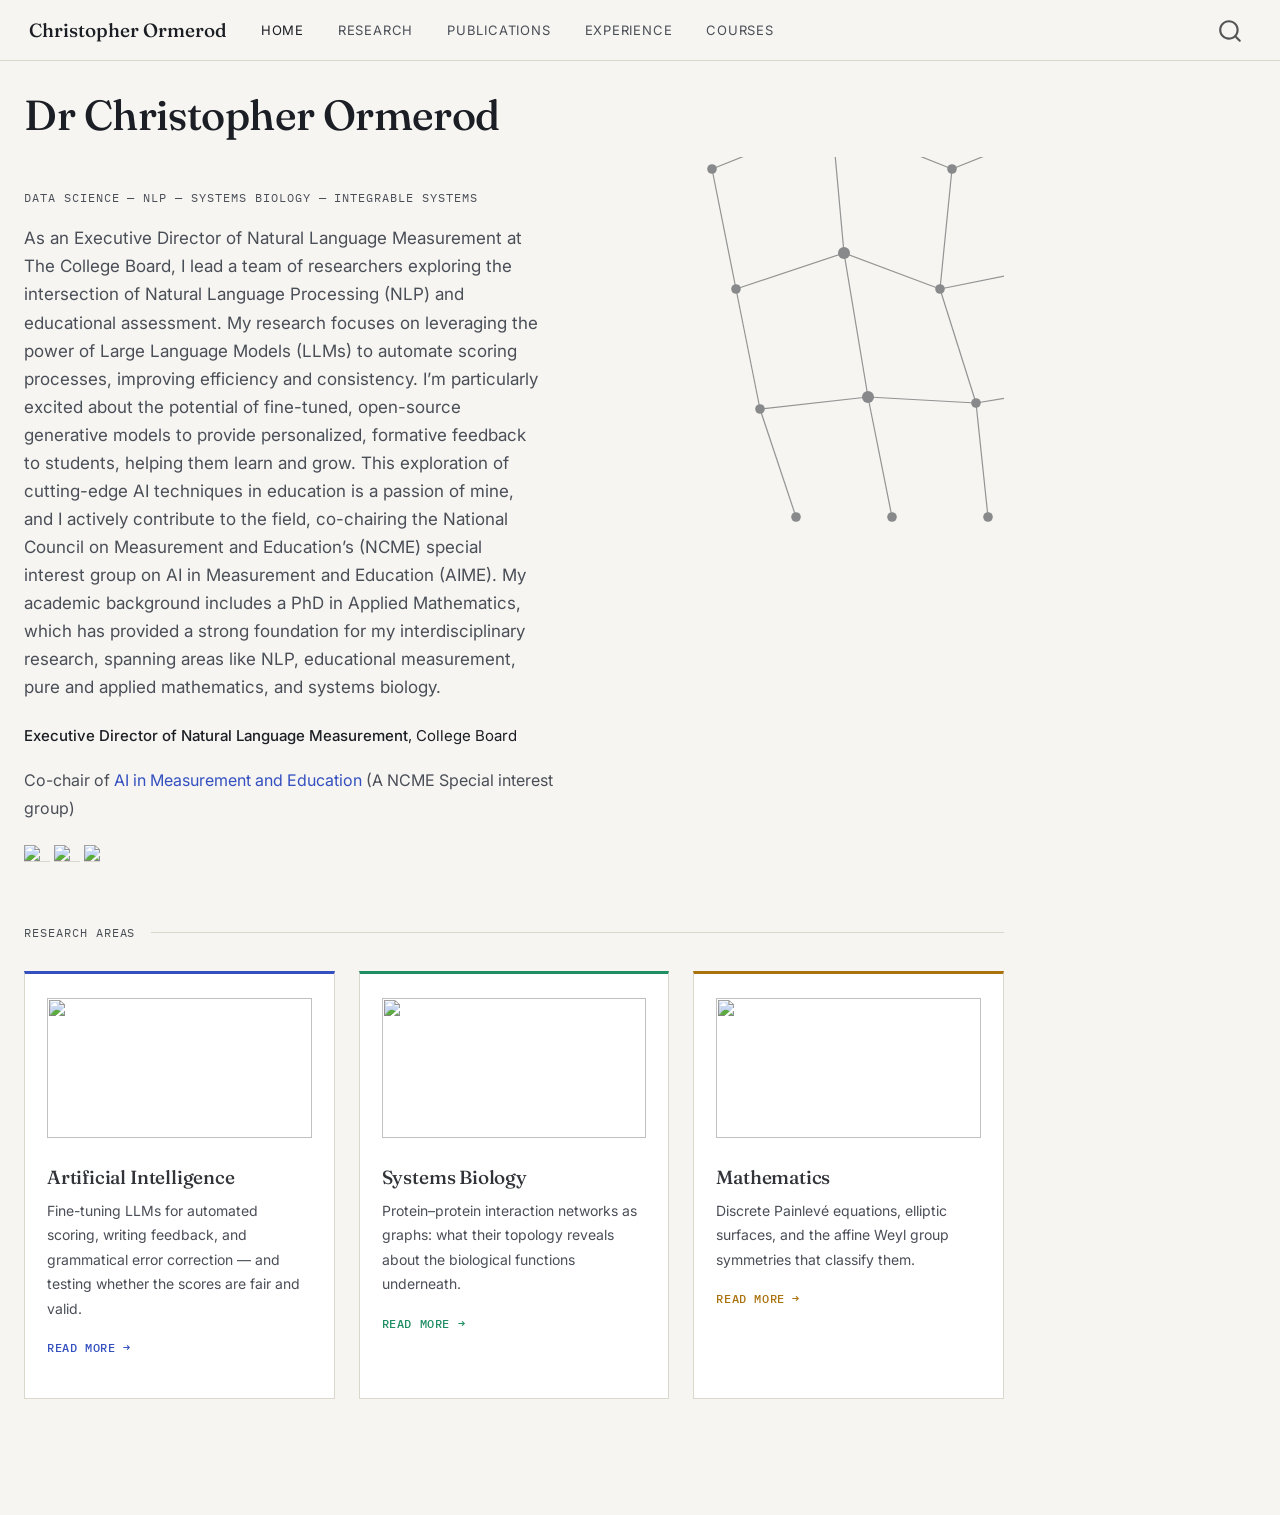
==== commit 37058778: "update" ====
--- a/docs/index.html
+++ b/docs/index.html
@@ -7,7 +7,7 @@
 <meta name="viewport" content="width=device-width, initial-scale=1.0, user-scalable=yes">
 
 
-<title>Home – Christopher Ormerod</title>
+<title>Dr Christopher Ormerod – Christopher Ormerod</title>
 <style>
 /* Default styles provided by pandoc.
 ** See https://pandoc.org/MANUAL.html#variables-for-html for config info.
@@ -132,7 +132,7 @@
 
 <header id="title-block-header" class="quarto-title-block default">
 <div class="quarto-title">
-<h1 class="title">Home</h1>
+<h1 class="title">Dr Christopher Ormerod</h1>
 </div>
 
 
@@ -157,18 +157,18 @@
 <p class="eyebrow">
 Data science — NLP — systems biology — integrable systems
 </p>
-<section id="structure-wherever-you-look-for-it" class="level1">
-<h1>Structure, wherever you <em>look for it</em></h1>
 <p class="lede">
-I’m Christopher Ormerod. I work at the point where language models, biological networks, and the symmetries of discrete dynamical systems turn out to be asking the same kinds of questions.
+As an Executive Director of Natural Language Measurement at The College Board, I lead a team of researchers exploring the intersection of Natural Language Processing (NLP) and educational assessment. My research focuses on leveraging the power of Large Language Models (LLMs) to automate scoring processes, improving efficiency and consistency. I’m particularly excited about the potential of fine-tuned, open-source generative models to provide personalized, formative feedback to students, helping them learn and grow. This exploration of cutting-edge AI techniques in education is a passion of mine, and I actively contribute to the field, co-chairing the National Council on Measurement and Education’s (NCME) special interest group on AI in Measurement and Education (AIME). My academic background includes a PhD in Applied Mathematics, which has provided a strong foundation for my interdisciplinary research, spanning areas like NLP, educational measurement, pure and applied mathematics, and systems biology.
 </p>
 <p class="role">
-<b>Principal Data Scientist</b>, Cambium Assessment · Co-chair, <a href="https://www.ncme-aime.org">NCME&nbsp;AIME</a>
+<b>Executive Director of Natural Language Measurement</b>, College Board
+</p>
+<p>
+Co-chair of <a href="https://www.ncme-aime.org">AI in Measurement and Education</a> (A NCME Special interest group)
 </p>
 <p class="role">
 <a href="mailto:"><img src="images/mail.256x256.png" width="22" style="vertical-align:middle;margin-right:10px;"></a> <a href="#"><img src="images/5296514_bird_tweet_twitter_twitter logo_icon.png" width="22" style="vertical-align:middle;margin-right:10px;"></a> <a href="#"><img src="images/5296501_linkedin_network_linkedin logo_icon.png" width="22" style="vertical-align:middle;"></a>
 </p>
-</section>
 </div>
 </div>
 <div class="section-rule">
